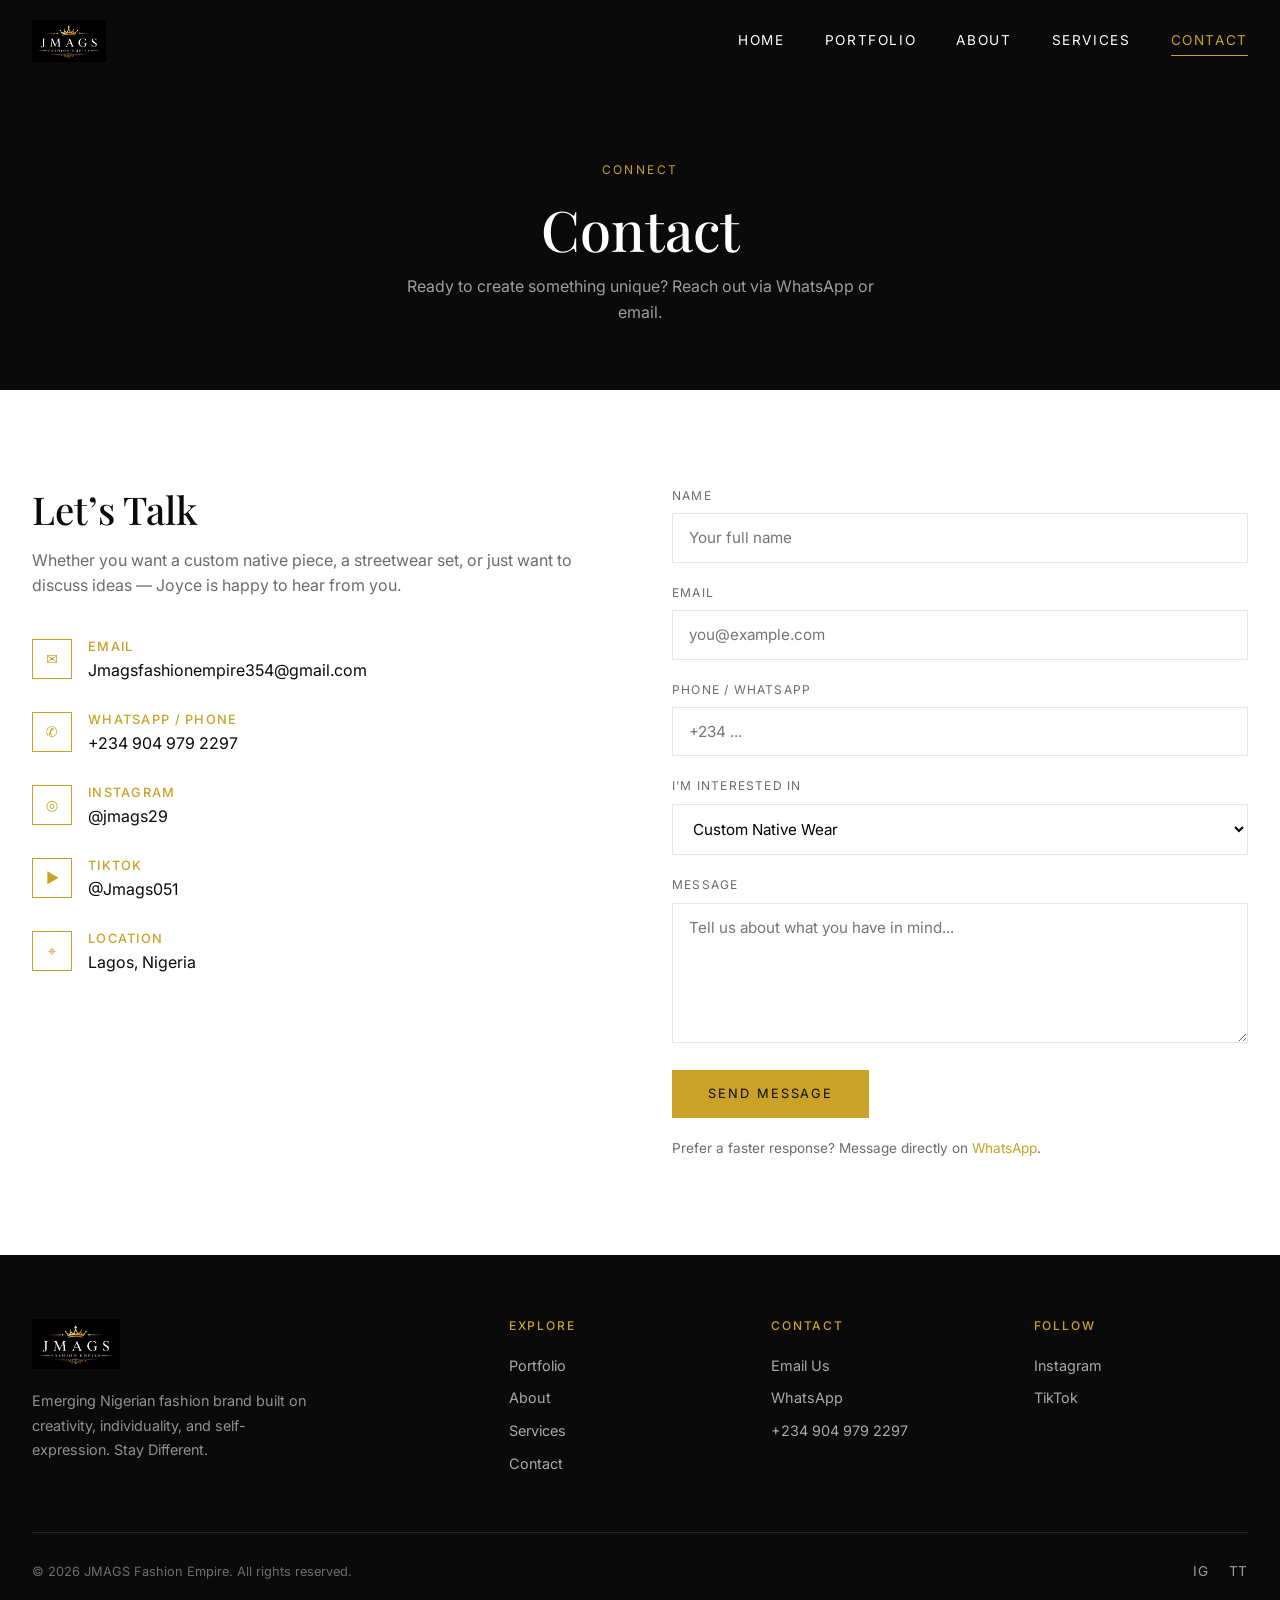
==== contact.html @ adb7b21a "First Commit - Ready to launch project" ====
<!DOCTYPE html>
<html lang="en">
<head>
  <meta charset="UTF-8">
  <meta name="viewport" content="width=device-width, initial-scale=1.0">
  <title>Contact | JMAGS Fashion Empire</title>
  <meta name="description" content="Get in touch with JMAGS Fashion Empire. WhatsApp, email or Instagram — let's create something different.">
  <link rel="preconnect" href="https://fonts.googleapis.com">
  <link rel="preconnect" href="https://fonts.gstatic.com" crossorigin>
  <link href="https://fonts.googleapis.com/css2?family=Inter:wght@300;400;500;600&family=Playfair+Display:ital,wght@0,400;0,500;0,600;1,400&display=swap" rel="stylesheet">
  <link rel="stylesheet" href="css/style.css">
</head>
<body class="light-nav">
  <header class="site-header">
    <div class="header-inner">
      <a href="index.html" class="nav-logo">
        <img src="assets/logo-dark.jpeg" alt="JMAGS Fashion Empire" class="logo-dark">
        <img src="assets/logo-light.jpeg" alt="JMAGS Fashion Empire" class="logo-light">
      </a>
      <nav class="nav-links">
        <a href="index.html">Home</a>
        <a href="portfolio.html">Portfolio</a>
        <a href="about.html">About</a>
        <a href="services.html">Services</a>
        <a href="contact.html" class="active">Contact</a>
      </nav>
      <button class="nav-toggle" aria-label="Open menu">
        <span></span><span></span><span></span>
      </button>
    </div>
  </header>

  <div class="mobile-overlay"></div>
  <div class="mobile-menu">
    <a href="index.html">Home</a>
    <a href="portfolio.html">Portfolio</a>
    <a href="about.html">About</a>
    <a href="services.html">Services</a>
    <a href="contact.html">Contact</a>
  </div>

  <section class="page-hero">
    <div class="container">
      <span class="section-label">Connect</span>
      <h1>Contact</h1>
      <p>Ready to create something unique? Reach out via WhatsApp or email.</p>
    </div>
  </section>

  <section class="section">
    <div class="container">
      <div class="contact-grid">
        <div class="contact-info">
          <h2>Let’s Talk</h2>
          <p>Whether you want a custom native piece, a streetwear set, or just want to discuss ideas — Joyce is happy to hear from you.</p>

          <div class="contact-detail">
            <div class="contact-detail-icon">✉</div>
            <div>
              <h4>Email</h4>
              <a href="mailto:Jmagsfashionempire354@gmail.com">Jmagsfashionempire354@gmail.com</a>
            </div>
          </div>

          <div class="contact-detail">
            <div class="contact-detail-icon">✆</div>
            <div>
              <h4>WhatsApp / Phone</h4>
              <a href="https://wa.me/2349049792297" target="_blank" rel="noopener">+234 904 979 2297</a>
            </div>
          </div>

          <div class="contact-detail">
            <div class="contact-detail-icon">◎</div>
            <div>
              <h4>Instagram</h4>
              <a href="https://instagram.com/jmags29" target="_blank" rel="noopener">@jmags29</a>
            </div>
          </div>

          <div class="contact-detail">
            <div class="contact-detail-icon">▶</div>
            <div>
              <h4>TikTok</h4>
              <a href="https://www.tiktok.com/@Jmags051" target="_blank" rel="noopener">@Jmags051</a>
            </div>
          </div>

          <div class="contact-detail">
            <div class="contact-detail-icon">⌖</div>
            <div>
              <h4>Location</h4>
              <p>Lagos, Nigeria</p>
            </div>
          </div>
        </div>

        <div>
          <form class="contact-form" action="https://formspree.io/f/your-form-id" method="POST">
            <!-- Replace action with a real Formspree or Formsubmit endpoint later -->
            <div class="form-group">
              <label for="name">Name</label>
              <input type="text" id="name" name="name" required placeholder="Your full name">
            </div>
            <div class="form-group">
              <label for="email">Email</label>
              <input type="email" id="email" name="email" required placeholder="you@example.com">
            </div>
            <div class="form-group">
              <label for="phone">Phone / WhatsApp</label>
              <input type="tel" id="phone" name="phone" placeholder="+234 ...">
            </div>
            <div class="form-group">
              <label for="interest">I’m interested in</label>
              <select id="interest" name="interest">
                <option value="custom-native">Custom Native Wear</option>
                <option value="streetwear">Streetwear / Sets</option>
                <option value="ready-to-wear">Ready-to-Wear</option>
                <option value="menswear">Menswear / Unisex</option>
                <option value="alterations">Alterations / Upcycling</option>
                <option value="consultation">Consultation</option>
                <option value="other">Other</option>
              </select>
            </div>
            <div class="form-group">
              <label for="message">Message</label>
              <textarea id="message" name="message" required placeholder="Tell us about what you have in mind..."></textarea>
            </div>
            <button type="submit" class="btn btn-filled" style="align-self: flex-start;">Send Message</button>
          </form>
          <p style="margin-top: 1.25rem; font-size: 0.85rem; color: var(--gray);">
            Prefer a faster response? Message directly on <a href="https://wa.me/2349049792297" target="_blank" rel="noopener" style="color: var(--gold);">WhatsApp</a>.
          </p>
        </div>
      </div>
    </div>
  </section>

  <footer class="site-footer">
    <div class="container">
      <div class="footer-grid">
        <div class="footer-brand">
          <img src="assets/logo-dark.jpeg" alt="JMAGS Fashion Empire">
          <p>Emerging Nigerian fashion brand built on creativity, individuality, and self-expression. Stay Different.</p>
        </div>
        <div class="footer-col">
          <h4>Explore</h4>
          <a href="portfolio.html">Portfolio</a>
          <a href="about.html">About</a>
          <a href="services.html">Services</a>
          <a href="contact.html">Contact</a>
        </div>
        <div class="footer-col">
          <h4>Contact</h4>
          <a href="mailto:Jmagsfashionempire354@gmail.com">Email Us</a>
          <a href="https://wa.me/2349049792297" target="_blank" rel="noopener">WhatsApp</a>
          <a href="tel:+2349049792297">+234 904 979 2297</a>
        </div>
        <div class="footer-col">
          <h4>Follow</h4>
          <a href="https://instagram.com/jmags29" target="_blank" rel="noopener">Instagram</a>
          <a href="https://www.tiktok.com/@Jmags051" target="_blank" rel="noopener">TikTok</a>
        </div>
      </div>
      <div class="footer-bottom">
        <span>&copy; 2026 JMAGS Fashion Empire. All rights reserved.</span>
        <div class="social-links">
          <a href="https://instagram.com/jmags29" target="_blank" rel="noopener">IG</a>
          <a href="https://www.tiktok.com/@Jmags051" target="_blank" rel="noopener">TT</a>
        </div>
      </div>
    </div>
  </footer>

  <script src="js/main.js"></script>
</body>
</html>
---- css/style.css ----
/* ============================================
   JMAGS FASHION EMPIRE — Portfolio Stylesheet
   Luxury Minimal | Black · White · Gold
   ============================================ */

:root {
  --black: #0a0a0a;
  --black-soft: #141414;
  --white: #ffffff;
  --off-white: #f8f7f5;
  --gold: #c9a227;
  --gold-light: #e0c15a;
  --gold-dark: #a6851e;
  --gray: #6b6b6b;
  --gray-light: #e8e6e3;
  --transition: 0.35s cubic-bezier(0.25, 0.46, 0.45, 0.94);
  --font-serif: 'Playfair Display', Georgia, serif;
  --font-sans: 'Inter', system-ui, -apple-system, sans-serif;
}

*, *::before, *::after {
  margin: 0;
  padding: 0;
  box-sizing: border-box;
}

html {
  scroll-behavior: smooth;
  font-size: 16px;
}

body {
  font-family: var(--font-sans);
  background: var(--white);
  color: var(--black);
  line-height: 1.6;
  overflow-x: hidden;
  -webkit-font-smoothing: antialiased;
}

img {
  max-width: 100%;
  height: auto;
  display: block;
}

a {
  text-decoration: none;
  color: inherit;
  transition: color var(--transition);
}

ul {
  list-style: none;
}

button {
  border: none;
  background: none;
  cursor: pointer;
  font-family: inherit;
}

/* ---------- Typography ---------- */
h1, h2, h3, h4 {
  font-family: var(--font-serif);
  font-weight: 500;
  line-height: 1.2;
}

.section-label {
  font-family: var(--font-sans);
  font-size: 0.75rem;
  letter-spacing: 0.2em;
  text-transform: uppercase;
  color: var(--gold);
  margin-bottom: 1rem;
  display: block;
}

/* ---------- Header / Navigation ---------- */
.site-header {
  position: fixed;
  top: 0;
  left: 0;
  width: 100%;
  z-index: 1000;
  padding: 1.25rem 0;
  transition: background var(--transition), padding var(--transition), box-shadow var(--transition);
}

.site-header.scrolled {
  background: rgba(10, 10, 10, 0.95);
  backdrop-filter: blur(12px);
  padding: 0.85rem 0;
  box-shadow: 0 2px 20px rgba(0,0,0,0.3);
}

.site-header.scrolled .nav-logo img,
.site-header.scrolled .nav-links a,
.site-header.scrolled .nav-toggle span {
  filter: none;
}

.header-inner {
  max-width: 1400px;
  margin: 0 auto;
  padding: 0 2rem;
  display: flex;
  align-items: center;
  justify-content: space-between;
}

.nav-logo img {
  height: 42px;
  width: auto;
  transition: opacity var(--transition);
}

.nav-logo img.logo-light {
  display: none;
}

/* Default: show dark logo (white text) — works on black hero */
.nav-logo img.logo-dark {
  display: block;
}

/* When scrolled (dark header bar) keep the white-text logo */
.site-header.scrolled .nav-logo img.logo-dark {
  display: block;
}
.site-header.scrolled .nav-logo img.logo-light {
  display: none;
}

.nav-links {
  display: flex;
  gap: 2.5rem;
  align-items: center;
}

.nav-links a {
  font-size: 0.85rem;
  letter-spacing: 0.12em;
  text-transform: uppercase;
  color: var(--white);
  position: relative;
  padding: 0.25rem 0;
}

.nav-links a::after {
  content: '';
  position: absolute;
  bottom: 0;
  left: 0;
  width: 0;
  height: 1px;
  background: var(--gold);
  transition: width var(--transition);
}

.nav-links a:hover::after,
.nav-links a.active::after {
  width: 100%;
}

.nav-links a:hover,
.nav-links a.active {
  color: var(--gold);
}

.nav-toggle {
  display: none;
  flex-direction: column;
  gap: 6px;
  width: 28px;
}

.nav-toggle span {
  display: block;
  height: 1.5px;
  background: var(--white);
  transition: var(--transition);
}

/* ---------- Hero ---------- */
.hero {
  position: relative;
  min-height: 100vh;
  display: flex;
  align-items: center;
  justify-content: center;
  background: var(--black);
  color: var(--white);
  overflow: hidden;
}

.hero-bg {
  position: absolute;
  inset: 0;
  background: linear-gradient(135deg, #0a0a0a 0%, #1a1a1a 50%, #0a0a0a 100%);
}

.hero-content {
  position: relative;
  z-index: 2;
  text-align: center;
  padding: 2rem;
  max-width: 900px;
}

.hero-logo {
  margin-bottom: 2.5rem;
}

.hero-logo img {
  height: 90px;
  margin: 0 auto;
}

.hero-tagline {
  font-family: var(--font-serif);
  font-size: clamp(2.5rem, 6vw, 4.5rem);
  font-weight: 400;
  letter-spacing: 0.04em;
  margin-bottom: 1.25rem;
  color: var(--white);
}

.hero-tagline span {
  color: var(--gold);
}

.hero-sub {
  font-size: 1.05rem;
  color: rgba(255,255,255,0.7);
  max-width: 520px;
  margin: 0 auto 2.5rem;
  letter-spacing: 0.02em;
}

.btn {
  display: inline-flex;
  align-items: center;
  gap: 0.6rem;
  padding: 0.95rem 2.2rem;
  font-size: 0.8rem;
  letter-spacing: 0.15em;
  text-transform: uppercase;
  border: 1px solid var(--gold);
  color: var(--gold);
  transition: all var(--transition);
  background: transparent;
}

.btn:hover {
  background: var(--gold);
  color: var(--black);
}

.btn-filled {
  background: var(--gold);
  color: var(--black);
  border-color: var(--gold);
}

.btn-filled:hover {
  background: var(--gold-light);
  border-color: var(--gold-light);
}

.hero-scroll {
  position: absolute;
  bottom: 2.5rem;
  left: 50%;
  transform: translateX(-50%);
  display: flex;
  flex-direction: column;
  align-items: center;
  gap: 0.5rem;
  color: rgba(255,255,255,0.5);
  font-size: 0.7rem;
  letter-spacing: 0.15em;
  text-transform: uppercase;
}

.hero-scroll-line {
  width: 1px;
  height: 40px;
  background: linear-gradient(to bottom, var(--gold), transparent);
  animation: scrollPulse 2s ease-in-out infinite;
}

@keyframes scrollPulse {
  0%, 100% { opacity: 0.4; transform: scaleY(0.7); }
  50% { opacity: 1; transform: scaleY(1); }
}

/* ---------- Sections ---------- */
.section {
  padding: 6rem 0;
}

.section-dark {
  background: var(--black);
  color: var(--white);
}

.section-light {
  background: var(--off-white);
}

.container {
  max-width: 1400px;
  margin: 0 auto;
  padding: 0 2rem;
}

.section-header {
  text-align: center;
  margin-bottom: 3.5rem;
}

.section-header h2 {
  font-size: clamp(2rem, 4vw, 3rem);
  margin-bottom: 0.75rem;
}

.section-header p {
  color: var(--gray);
  max-width: 560px;
  margin: 0 auto;
}

.section-dark .section-header p {
  color: rgba(255,255,255,0.6);
}

/* ---------- Featured Categories ---------- */
.categories-grid {
  display: grid;
  grid-template-columns: repeat(3, 1fr);
  gap: 1.5rem;
}

.category-card {
  position: relative;
  aspect-ratio: 3/4;
  overflow: hidden;
  background: var(--black-soft);
  cursor: pointer;
}

.category-card img {
  width: 100%;
  height: 100%;
  object-fit: cover;
  transition: transform 0.7s cubic-bezier(0.25, 0.46, 0.45, 0.94);
}

.category-card:hover img {
  transform: scale(1.08);
}

.category-overlay {
  position: absolute;
  inset: 0;
  background: linear-gradient(to top, rgba(0,0,0,0.85) 0%, transparent 55%);
  display: flex;
  flex-direction: column;
  justify-content: flex-end;
  padding: 1.75rem;
  transition: background var(--transition);
}

.category-card:hover .category-overlay {
  background: linear-gradient(to top, rgba(0,0,0,0.9) 0%, rgba(0,0,0,0.2) 60%);
}

.category-overlay h3 {
  font-size: 1.5rem;
  color: var(--white);
  margin-bottom: 0.35rem;
}

.category-overlay span {
  font-size: 0.75rem;
  letter-spacing: 0.12em;
  text-transform: uppercase;
  color: var(--gold);
}

/* ---------- About Preview ---------- */
.about-preview {
  display: grid;
  grid-template-columns: 1fr 1fr;
  gap: 4rem;
  align-items: center;
}

.about-preview-image {
  position: relative;
}

.about-preview-image img {
  width: 100%;
  aspect-ratio: 4/5;
  object-fit: cover;
}

.about-preview-image::after {
  content: '';
  position: absolute;
  top: 1.5rem;
  left: 1.5rem;
  right: -1.5rem;
  bottom: -1.5rem;
  border: 1px solid var(--gold);
  z-index: -1;
}

.about-preview-content h2 {
  font-size: clamp(1.8rem, 3.5vw, 2.6rem);
  margin-bottom: 1.25rem;
}

.about-preview-content p {
  color: var(--gray);
  margin-bottom: 1.5rem;
  line-height: 1.75;
}

.about-preview-content .btn {
  margin-top: 0.5rem;
}

/* ---------- Portfolio Grid ---------- */
.portfolio-filters {
  display: flex;
  justify-content: center;
  flex-wrap: wrap;
  gap: 0.75rem;
  margin-bottom: 3rem;
}

.filter-btn {
  padding: 0.6rem 1.4rem;
  font-size: 0.75rem;
  letter-spacing: 0.12em;
  text-transform: uppercase;
  border: 1px solid var(--gray-light);
  color: var(--gray);
  transition: all var(--transition);
}

.filter-btn:hover,
.filter-btn.active {
  border-color: var(--gold);
  color: var(--gold);
  background: rgba(201, 162, 39, 0.08);
}

.portfolio-grid {
  display: grid;
  grid-template-columns: repeat(auto-fill, minmax(300px, 1fr));
  gap: 1.5rem;
}

.portfolio-item {
  position: relative;
  aspect-ratio: 3/4;
  overflow: hidden;
  background: var(--black-soft);
  cursor: pointer;
}

.portfolio-item img {
  width: 100%;
  height: 100%;
  object-fit: cover;
  transition: transform 0.6s ease;
}

.portfolio-item:hover img {
  transform: scale(1.06);
}

.portfolio-item-overlay {
  position: absolute;
  inset: 0;
  background: linear-gradient(to top, rgba(0,0,0,0.8) 0%, transparent 50%);
  opacity: 0;
  display: flex;
  flex-direction: column;
  justify-content: flex-end;
  padding: 1.5rem;
  transition: opacity var(--transition);
}

.portfolio-item:hover .portfolio-item-overlay {
  opacity: 1;
}

.portfolio-item-overlay h4 {
  color: var(--white);
  font-size: 1.15rem;
  margin-bottom: 0.25rem;
}

.portfolio-item-overlay span {
  font-size: 0.7rem;
  letter-spacing: 0.1em;
  text-transform: uppercase;
  color: var(--gold);
}

.portfolio-item video {
  width: 100%;
  height: 100%;
  object-fit: cover;
  display: block;
}

.portfolio-item.portfolio-video .video-badge {
  position: absolute;
  top: 12px;
  left: 12px;
  background: rgba(0,0,0,0.7);
  color: var(--gold);
  font-size: 0.65rem;
  letter-spacing: 0.12em;
  text-transform: uppercase;
  padding: 0.35rem 0.65rem;
  border: 1px solid var(--gold);
  z-index: 2;
  pointer-events: none;
}

.portfolio-item.portfolio-video:hover video {
  /* subtle scale not needed; play handled by JS */
}

/* ---------- Services ---------- */
.services-grid {
  display: grid;
  grid-template-columns: repeat(auto-fit, minmax(260px, 1fr));
  gap: 2rem;
}

.service-card {
  padding: 2.5rem 2rem;
  border: 1px solid var(--gray-light);
  transition: all var(--transition);
  text-align: center;
}

.service-card:hover {
  border-color: var(--gold);
  transform: translateY(-4px);
  box-shadow: 0 12px 40px rgba(0,0,0,0.06);
}

.service-icon {
  width: 48px;
  height: 48px;
  margin: 0 auto 1.5rem;
  border: 1px solid var(--gold);
  display: flex;
  align-items: center;
  justify-content: center;
  color: var(--gold);
  font-size: 1.25rem;
}

.service-card h3 {
  font-size: 1.25rem;
  margin-bottom: 0.75rem;
}

.service-card p {
  color: var(--gray);
  font-size: 0.95rem;
  line-height: 1.7;
}

/* ---------- Contact ---------- */
.contact-grid {
  display: grid;
  grid-template-columns: 1fr 1fr;
  gap: 4rem;
}

.contact-info h2 {
  font-size: clamp(1.8rem, 3vw, 2.4rem);
  margin-bottom: 1rem;
}

.contact-info > p {
  color: var(--gray);
  margin-bottom: 2.5rem;
}

.contact-detail {
  display: flex;
  align-items: flex-start;
  gap: 1rem;
  margin-bottom: 1.75rem;
}

.contact-detail-icon {
  width: 40px;
  height: 40px;
  border: 1px solid var(--gold);
  display: flex;
  align-items: center;
  justify-content: center;
  color: var(--gold);
  flex-shrink: 0;
  font-size: 0.9rem;
}

.contact-detail h4 {
  font-family: var(--font-sans);
  font-size: 0.8rem;
  letter-spacing: 0.1em;
  text-transform: uppercase;
  color: var(--gold);
  margin-bottom: 0.25rem;
}

.contact-detail a,
.contact-detail p {
  color: var(--black);
  font-size: 1rem;
}

.contact-detail a:hover {
  color: var(--gold);
}

.contact-form {
  display: flex;
  flex-direction: column;
  gap: 1.25rem;
}

.form-group label {
  display: block;
  font-size: 0.75rem;
  letter-spacing: 0.1em;
  text-transform: uppercase;
  color: var(--gray);
  margin-bottom: 0.5rem;
}

.form-group input,
.form-group textarea,
.form-group select {
  width: 100%;
  padding: 0.9rem 1rem;
  border: 1px solid var(--gray-light);
  background: var(--white);
  font-family: var(--font-sans);
  font-size: 0.95rem;
  transition: border-color var(--transition);
  outline: none;
}

.form-group input:focus,
.form-group textarea:focus,
.form-group select:focus {
  border-color: var(--gold);
}

.form-group textarea {
  min-height: 140px;
  resize: vertical;
}

/* ---------- Footer ---------- */
.site-footer {
  background: var(--black);
  color: var(--white);
  padding: 4rem 0 2rem;
}

.footer-grid {
  display: grid;
  grid-template-columns: 2fr 1fr 1fr 1fr;
  gap: 3rem;
  margin-bottom: 3rem;
}

.footer-brand img {
  height: 50px;
  margin-bottom: 1.25rem;
}

.footer-brand p {
  color: rgba(255,255,255,0.55);
  font-size: 0.9rem;
  max-width: 280px;
  line-height: 1.7;
}

.footer-col h4 {
  font-family: var(--font-sans);
  font-size: 0.75rem;
  letter-spacing: 0.15em;
  text-transform: uppercase;
  color: var(--gold);
  margin-bottom: 1.25rem;
}

.footer-col a {
  display: block;
  color: rgba(255,255,255,0.65);
  font-size: 0.9rem;
  margin-bottom: 0.6rem;
  transition: color var(--transition);
}

.footer-col a:hover {
  color: var(--gold);
}

.footer-bottom {
  border-top: 1px solid rgba(255,255,255,0.1);
  padding-top: 1.75rem;
  display: flex;
  justify-content: space-between;
  align-items: center;
  font-size: 0.8rem;
  color: rgba(255,255,255,0.4);
}

.social-links {
  display: flex;
  gap: 1.25rem;
}

.social-links a {
  color: rgba(255,255,255,0.6);
  font-size: 0.85rem;
  letter-spacing: 0.05em;
}

.social-links a:hover {
  color: var(--gold);
}

/* ---------- Page Hero (inner pages) ---------- */
.page-hero {
  padding: 10rem 0 4rem;
  background: var(--black);
  color: var(--white);
  text-align: center;
}

.page-hero h1 {
  font-size: clamp(2.2rem, 5vw, 3.5rem);
  margin-bottom: 0.75rem;
}

.page-hero p {
  color: rgba(255,255,255,0.6);
  max-width: 500px;
  margin: 0 auto;
}

/* ---------- About Page ---------- */
.about-full {
  display: grid;
  grid-template-columns: 1fr 1.2fr;
  gap: 4rem;
  align-items: start;
}

.about-full-image img {
  width: 100%;
  aspect-ratio: 3/4;
  object-fit: cover;
}

.about-full-content h2 {
  font-size: 2rem;
  margin-bottom: 1.5rem;
}

.about-full-content p {
  color: var(--gray);
  margin-bottom: 1.25rem;
  line-height: 1.8;
}

.philosophy-box {
  margin-top: 2.5rem;
  padding: 2rem;
  border-left: 3px solid var(--gold);
  background: var(--off-white);
}

.philosophy-box h3 {
  font-size: 1.1rem;
  margin-bottom: 0.5rem;
  color: var(--gold);
}

.philosophy-box p {
  font-family: var(--font-serif);
  font-size: 1.35rem;
  font-style: italic;
  color: var(--black);
  margin: 0;
}

/* ---------- Lightbox ---------- */
.lightbox {
  position: fixed;
  inset: 0;
  background: rgba(0,0,0,0.95);
  z-index: 2000;
  display: none;
  align-items: center;
  justify-content: center;
  padding: 2rem;
}

.lightbox.active {
  display: flex;
}

.lightbox img {
  max-height: 90vh;
  max-width: 90vw;
  object-fit: contain;
}

.lightbox-close {
  position: absolute;
  top: 1.5rem;
  right: 1.5rem;
  color: var(--white);
  font-size: 2rem;
  cursor: pointer;
  line-height: 1;
}

/* ---------- Mobile Menu ---------- */
.mobile-menu {
  position: fixed;
  top: 0;
  right: -100%;
  width: 80%;
  max-width: 320px;
  height: 100vh;
  background: var(--black);
  z-index: 1100;
  padding: 5rem 2rem 2rem;
  transition: right 0.4s cubic-bezier(0.25, 0.46, 0.45, 0.94);
}

.mobile-menu.open {
  right: 0;
}

.mobile-menu a {
  display: block;
  color: var(--white);
  font-size: 1.1rem;
  letter-spacing: 0.1em;
  text-transform: uppercase;
  padding: 1rem 0;
  border-bottom: 1px solid rgba(255,255,255,0.08);
}

.mobile-menu a:hover {
  color: var(--gold);
}

.mobile-overlay {
  position: fixed;
  inset: 0;
  background: rgba(0,0,0,0.6);
  z-index: 1050;
  opacity: 0;
  visibility: hidden;
  transition: all 0.3s;
}

.mobile-overlay.open {
  opacity: 1;
  visibility: visible;
}

/* ---------- Responsive ---------- */
@media (max-width: 1024px) {
  .categories-grid {
    grid-template-columns: 1fr 1fr;
  }
  .about-preview,
  .about-full,
  .contact-grid {
    grid-template-columns: 1fr;
    gap: 2.5rem;
  }
  .footer-grid {
    grid-template-columns: 1fr 1fr;
  }
}

@media (max-width: 768px) {
  .nav-links {
    display: none;
  }
  .nav-toggle {
    display: flex;
  }
  .categories-grid {
    grid-template-columns: 1fr;
  }
  .hero-logo img {
    height: 70px;
  }
  .section {
    padding: 4rem 0;
  }
  .footer-grid {
    grid-template-columns: 1fr;
    gap: 2rem;
  }
  .footer-bottom {
    flex-direction: column;
    gap: 1rem;
    text-align: center;
  }
}

/* ---------- Utility ---------- */
.text-gold { color: var(--gold); }
.mt-2 { margin-top: 2rem; }
.mb-2 { margin-bottom: 2rem; }
.text-center { text-align: center; }
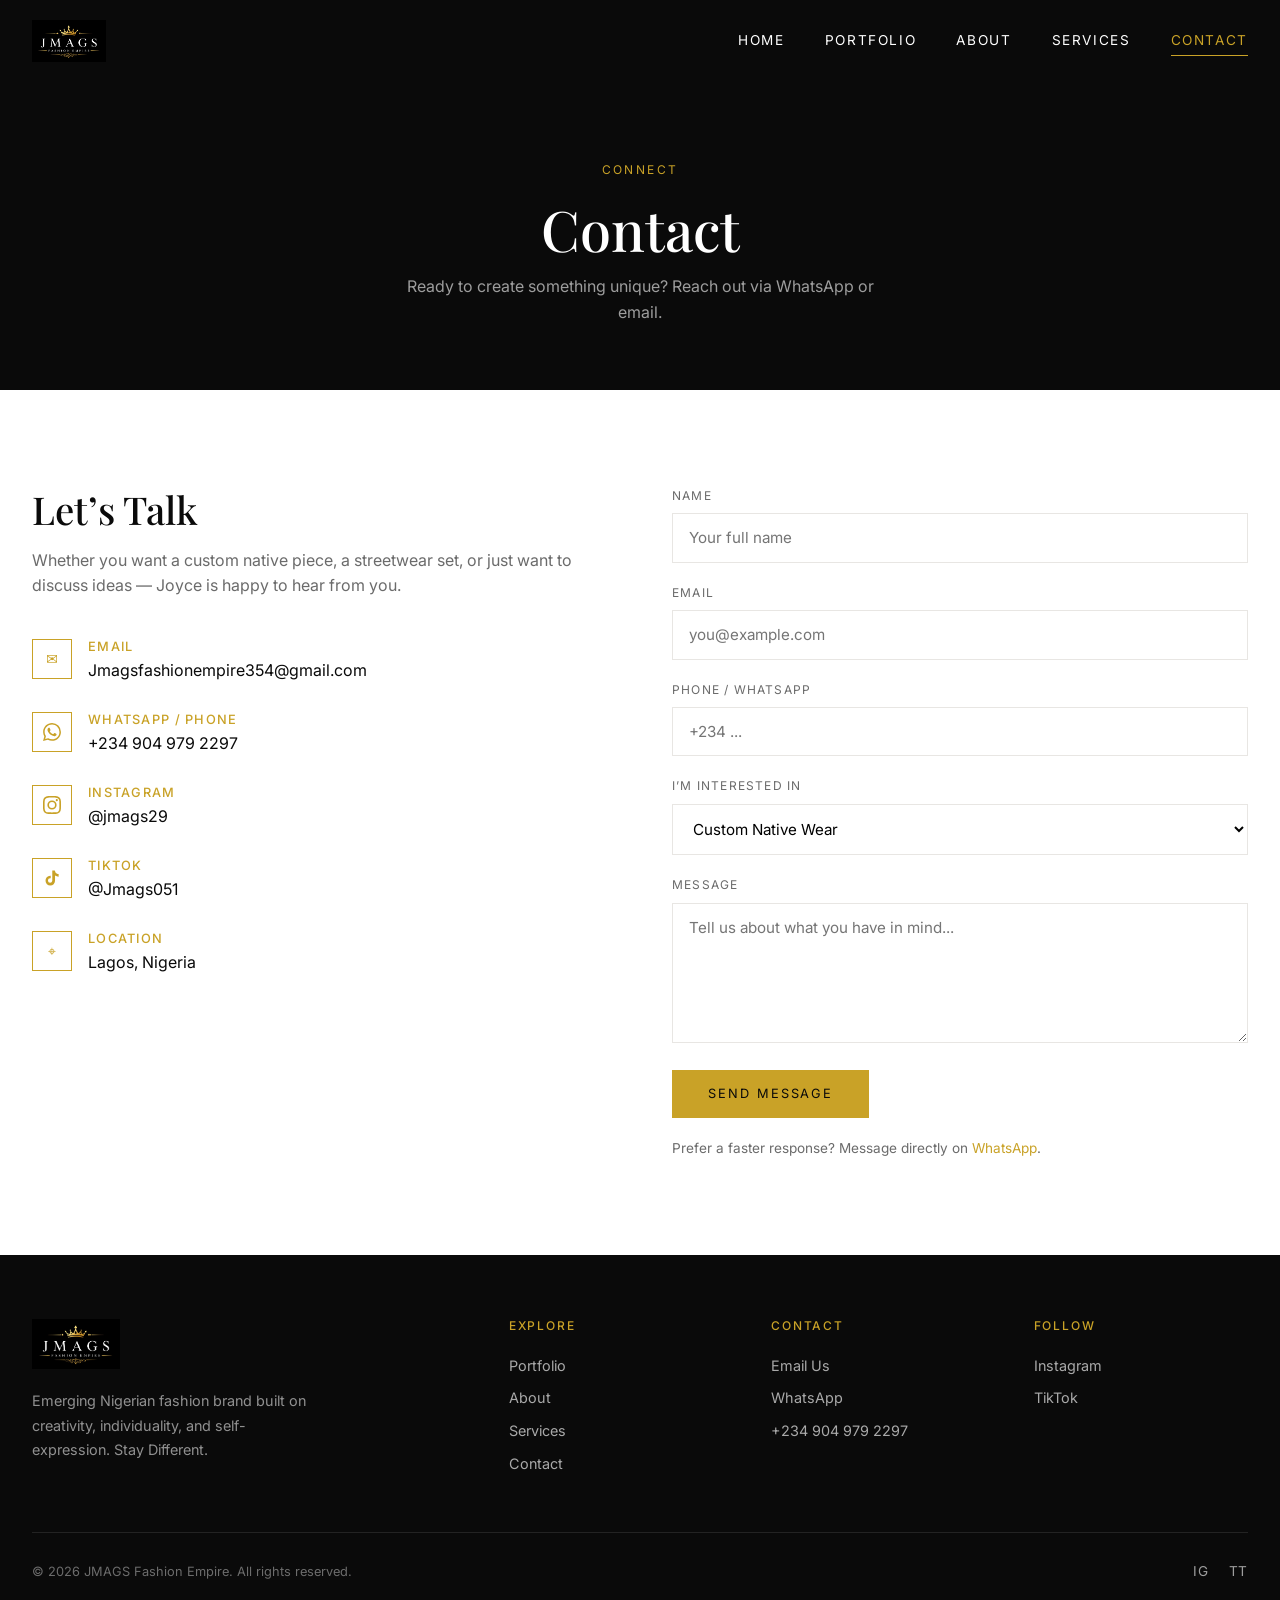
==== commit 1e419fb9: "Update contact icons and form action URL" ====
--- a/contact.html
+++ b/contact.html
@@ -63,7 +63,11 @@
           </div>
 
           <div class="contact-detail">
-            <div class="contact-detail-icon">✆</div>
+            <div class="contact-detail-icon">
+              <svg viewBox="0 0 24 24" width="18" height="18" fill="currentColor" aria-hidden="true">
+                <path d="M17.472 14.382c-.297-.149-1.758-.867-2.03-.967-.273-.099-.471-.148-.67.15-.197.297-.767.966-.94 1.164-.173.199-.347.223-.644.075-.297-.15-1.255-.463-2.39-1.475-.883-.788-1.48-1.761-1.653-2.059-.173-.297-.018-.458.13-.606.134-.133.298-.347.446-.52.149-.174.198-.298.298-.497.099-.198.05-.371-.025-.52-.075-.149-.669-1.612-.916-2.207-.242-.579-.487-.5-.669-.51-.173-.008-.371-.01-.57-.01-.198 0-.52.074-.792.372-.272.297-1.04 1.016-1.04 2.479 0 1.462 1.065 2.875 1.213 3.074.149.198 2.096 3.2 5.077 4.487.709.306 1.262.489 1.694.625.712.227 1.36.195 1.871.118.571-.085 1.758-.719 2.006-1.413.248-.694.248-1.289.173-1.413-.074-.124-.272-.198-.57-.347m-5.421 7.403h-.004a9.87 9.87 0 0 1-5.031-1.378l-.361-.214-3.741.982.998-3.648-.235-.374a9.86 9.86 0 0 1-1.51-5.26c.001-5.45 4.436-9.884 9.888-9.884 2.64 0 5.122 1.03 6.988 2.898a9.825 9.825 0 0 1 2.893 6.994c-.003 5.45-4.435 9.884-9.885 9.884m8.413-18.297A11.815 11.815 0 0 0 12.05 0C5.495 0 .16 5.335.157 11.892c0 2.096.547 4.142 1.588 5.945L.057 24l6.305-1.654a11.882 11.882 0 0 0 5.683 1.448h.005c6.554 0 11.89-5.335 11.893-11.893a11.821 11.821 0 0 0-3.48-8.413z"/>
+              </svg>
+            </div>
             <div>
               <h4>WhatsApp / Phone</h4>
               <a href="https://wa.me/2349049792297" target="_blank" rel="noopener">+234 904 979 2297</a>
@@ -71,7 +75,11 @@
           </div>
 
           <div class="contact-detail">
-            <div class="contact-detail-icon">◎</div>
+            <div class="contact-detail-icon">
+              <svg viewBox="0 0 24 24" width="18" height="18" fill="currentColor" aria-hidden="true">
+                <path d="M12 2.163c3.204 0 3.584.012 4.85.07 3.252.148 4.771 1.691 4.919 4.919.058 1.265.069 1.645.069 4.849 0 3.205-.012 3.584-.069 4.849-.149 3.225-1.664 4.771-4.919 4.919-1.266.058-1.644.07-4.85.07-3.204 0-3.584-.012-4.849-.07-3.26-.149-4.771-1.699-4.919-4.92-.058-1.265-.07-1.644-.07-4.849 0-3.204.013-3.583.07-4.849.149-3.227 1.664-4.771 4.919-4.919 1.266-.057 1.645-.069 4.849-.069zM12 0C8.741 0 8.333.014 7.053.072 2.695.272.273 2.69.073 7.052.014 8.333 0 8.741 0 12c0 3.259.014 3.668.072 4.948.2 4.358 2.618 6.78 6.98 6.98C8.333 23.986 8.741 24 12 24c3.259 0 3.668-.014 4.948-.072 4.354-.2 6.782-2.618 6.979-6.98.059-1.28.073-1.689.073-4.948 0-3.259-.014-3.667-.072-4.947-.196-4.354-2.617-6.78-6.979-6.98C15.668.014 15.259 0 12 0zm0 5.838a6.162 6.162 0 1 0 0 12.324 6.162 6.162 0 0 0 0-12.324zM12 16a4 4 0 1 1 0-8 4 4 0 0 1 0 8zm6.406-11.845a1.44 1.44 0 1 0 0 2.881 1.44 1.44 0 0 0 0-2.881z"/>
+              </svg>
+            </div>
             <div>
               <h4>Instagram</h4>
               <a href="https://instagram.com/jmags29" target="_blank" rel="noopener">@jmags29</a>
@@ -79,7 +87,11 @@
           </div>
 
           <div class="contact-detail">
-            <div class="contact-detail-icon">▶</div>
+            <div class="contact-detail-icon">
+              <svg viewBox="0 0 24 24" width="18" height="18" fill="currentColor" aria-hidden="true">
+                <path d="M19.59 6.69a4.83 4.83 0 0 1-3.77-4.25V2h-3.45v13.67a2.89 2.89 0 0 1-2.88 2.5 2.89 2.89 0 0 1-2.89-2.89 2.89 2.89 0 0 1 2.89-2.89c.28 0 .54.04.79.1v-3.5a6.37 6.37 0 0 0-.79-.05A6.34 6.34 0 0 0 3.36 15.7a6.34 6.34 0 0 0 6.34 6.34 6.34 6.34 0 0 0 6.34-6.34V8.73a8.18 8.18 0 0 0 4.78 1.52V6.79a4.85 4.85 0 0 1-1.23-.1z"/>
+              </svg>
+            </div>
             <div>
               <h4>TikTok</h4>
               <a href="https://www.tiktok.com/@Jmags051" target="_blank" rel="noopener">@Jmags051</a>
@@ -96,7 +108,7 @@
         </div>
 
         <div>
-          <form class="contact-form" action="https://formspree.io/f/your-form-id" method="POST">
+          <form class="contact-form" action="https://formspree.io/f/xaenvkzq" method="POST">
             <!-- Replace action with a real Formspree or Formsubmit endpoint later -->
             <div class="form-group">
               <label for="name">Name</label>
